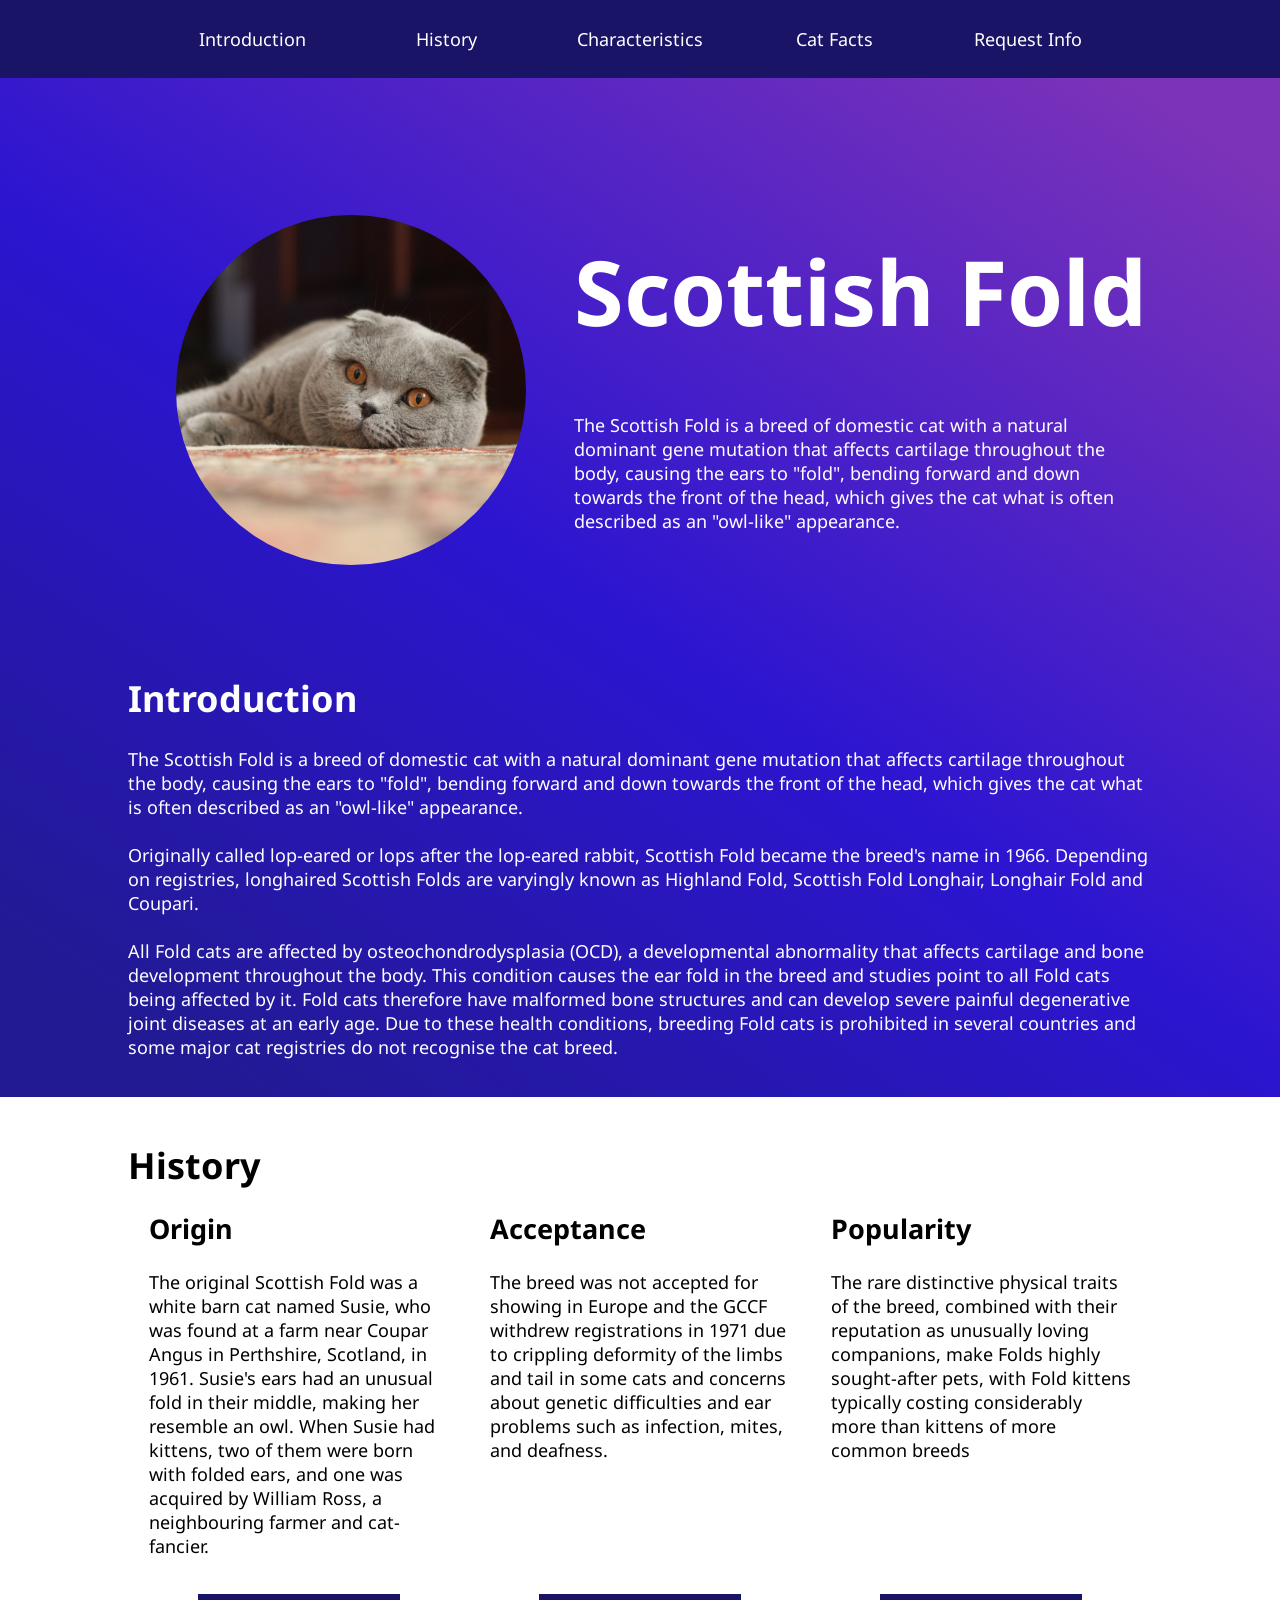
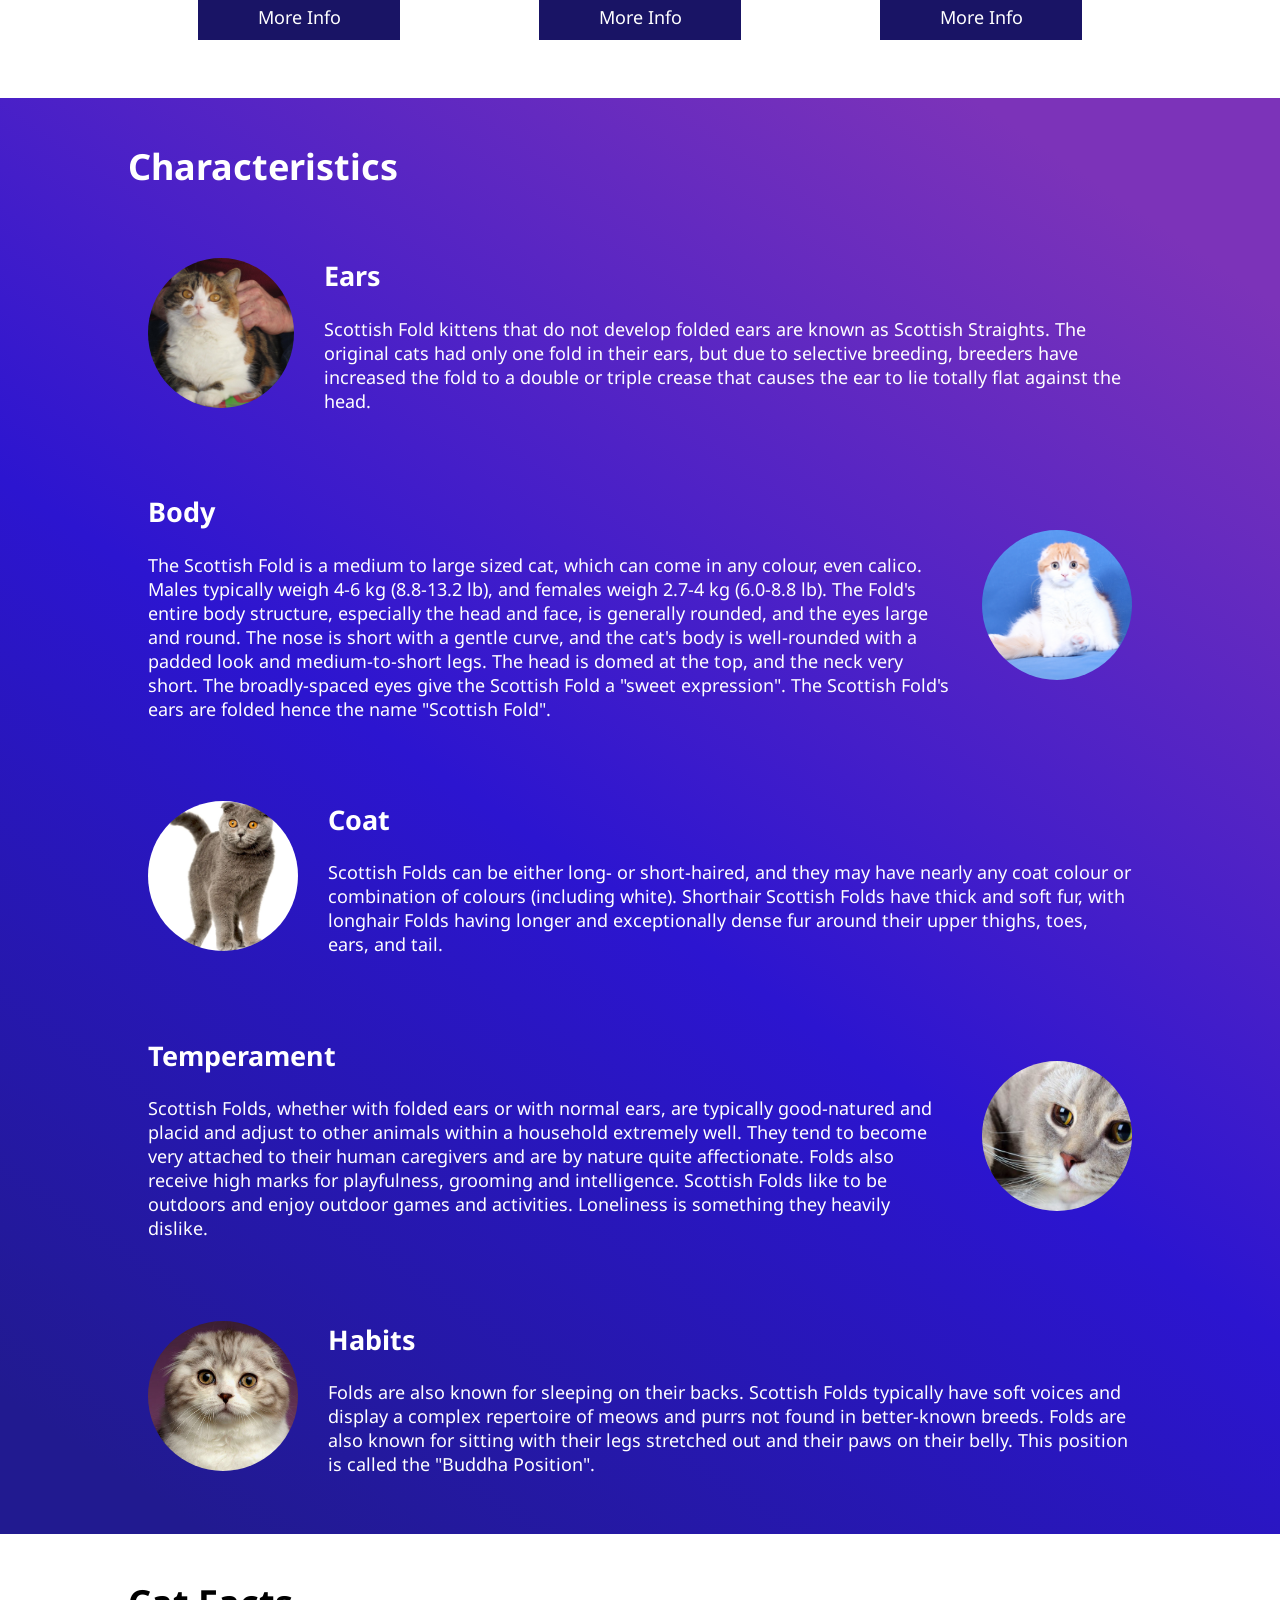
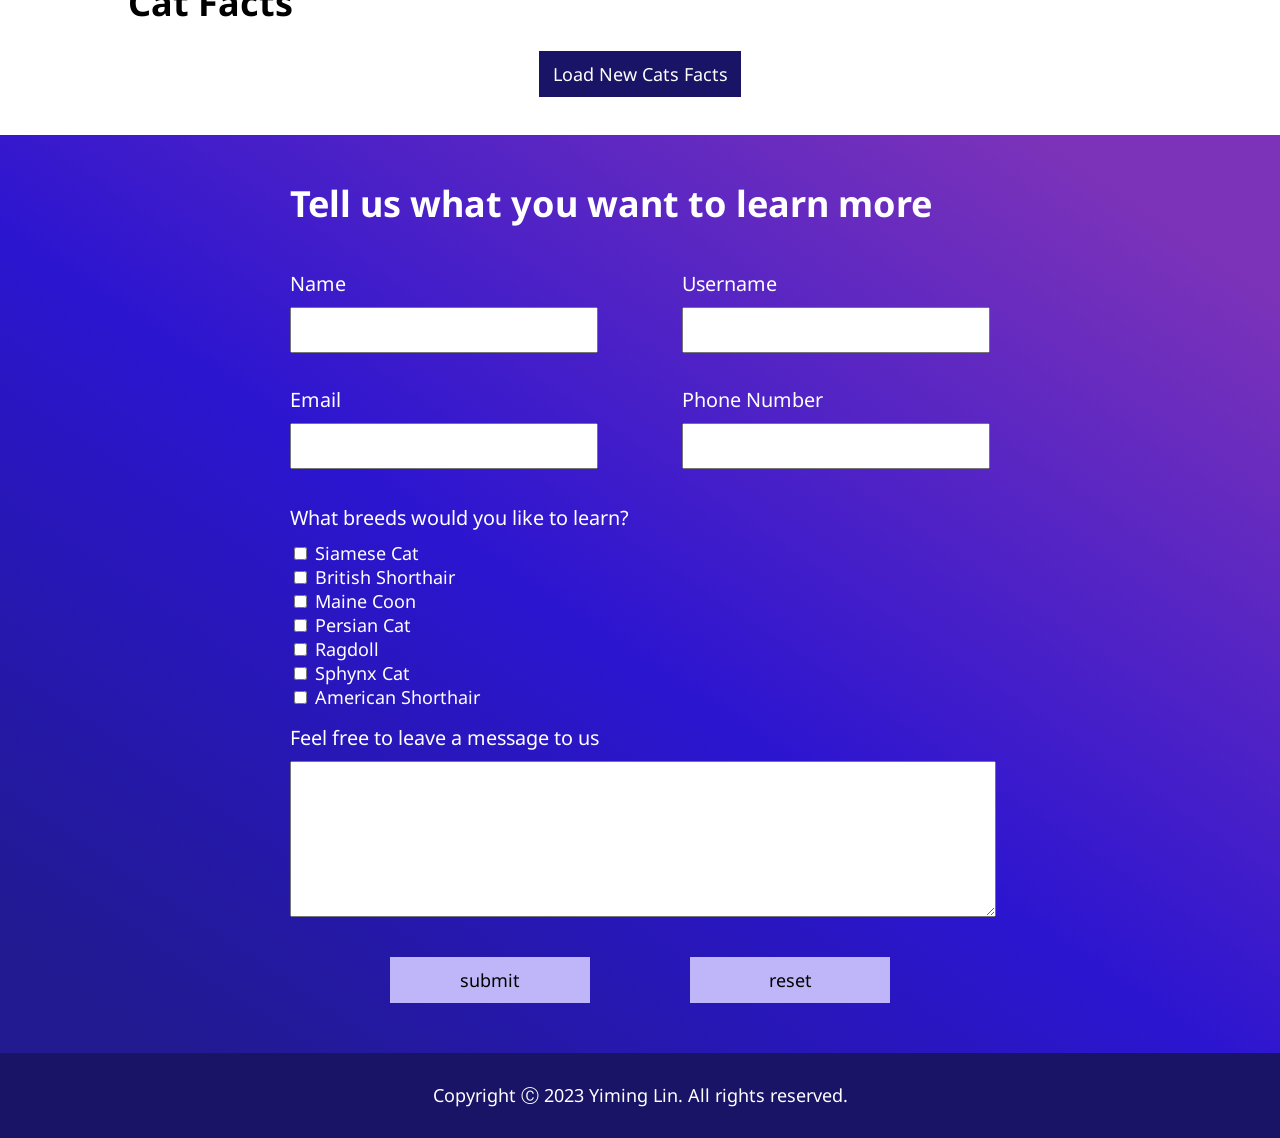
==== 10-debugging/sample-website/index.html @ e62fa46c "Merge branch 'main' of https://github.com/caterinasworld/webdev-lab-notebook" ====
<!doctype html>
<html lang="en">
  <head>
    <meta charset="UTF-8" />
    <meta name="viewport" content="width=device-width, initial-scale=1.0" />
    <link rel="preconnect" href="https://fonts.googleapis.com" />
    <link rel="preconnect" href="https://fonts.gstatic.com" crossorigin />
    <link
      rel="stylesheet"
      href="https://cdnjs.cloudflare.com/ajax/libs/font-awesome/6.4.2/css/all.min.css"
      integrity="sha512-z3gLpd7yknf1YoNbCzqRKc4qyor8gaKU1qmn+CShxbuBusANI9QpRohGBreCFkKxLhei6S9CQXFEbbKuqLg0DA=="
      crossorigin="anonymous"
      referrerpolicy="no-referrer"
    />
    <link
      href="https://fonts.googleapis.com/css2?family=Lora&family=Noto+Sans:ital,wght@0,300;0,500;1,200;1,400&family=Poppins:wght@100;200;300;400&family=Raleway:wght@100;200;300&display=swap"
      rel="stylesheet"
    />
    <link rel="stylesheet" type="text/css" href="styles.css" />
    <title>Scottish Fold</title>
    <script defer src="index.js"></script>
  </head>
  <body>
    <header>
      <nav class="navbar large-screen-navbar">
        <ul class="nav-list">
          <li class="nav-list-item">
            <a href="#Introduction" class="nav-link hover-transition"
              >Introduction</a
            >
          </li>
          <li class="nav-list-item">
            <a href="#History" class="nav-link hover-transition">History</a>
          </li>
          <li class="nav-list-item">
            <a href="#Characteristics" class="nav-link hover-transition"
              >Characteristics</a
            >
          </li>
          <li class="nav-list-item">
            <a href="#CatFacts" class="nav-link hover-transition">Cat Facts</a>
          </li>
          <li class="nav-list-item">
            <a href="#RequestInfo" class="nav-link hover-transition"
              >Request Info</a
            >
          </li>
        </ul>
      </nav>
      <nav class="navbar small-screen-navbar">
        <input
          type="checkbox"
          class="navbar-toggle-trigger"
          id="navbar-toggle-trigger"
        />
        <label
          for="navbar-toggle-trigger"
          id="navbar-toggle-expand-button"
          class="navbar-circular-icon-button"
          aria-label="open navbar list"
        >
          <i class="fa-solid fa-bars"></i>
        </label>
        <div
          id="small-screen-navbar-element-container"
          class="small-screen-navbar-element-container"
        >
          <ul class="nav-list">
            <li class="nav-list-item">
              <a href="#Introduction" class="nav-link hover-transition"
                >Introduction</a
              >
            </li>
            <li class="nav-list-item">
              <a href="#History" class="nav-link hover-transition">History</a>
            </li>
            <li class="nav-list-item">
              <a href="#Characteristics" class="nav-link hover-transition"
                >Characteristics</a
              >
            </li>
            <li class="nav-list-item">
              <a href="#CatFacts" class="nav-link hover-transition"
                >Cat Facts</a
              >
            </li>
            <li class="nav-list-item">
              <a href="#RequestInfo" class="nav-link hover-transition"
                >Request Info</a
              >
            </li>
          </ul>
        </div>
      </nav>
    </header>

    <div class="dark-background-container section-below-navbar">
      <div
        class="space-evenly-distributed-row-container vertically-stacked-mid-screen-container content-container"
      >
        <div class="landing-image"></div>
        <div class="landing-text-container">
          <h1 class="heading-1">Scottish Fold</h1>
          <p>
            The Scottish Fold is a breed of domestic cat with a natural dominant
            gene mutation that affects cartilage throughout the body, causing
            the ears to "fold", bending forward and down towards the front of
            the head, which gives the cat what is often described as an
            "owl-like" appearance.
          </p>
        </div>
      </div>
      <div id="Introduction" class="content-container">
        <h1>Introduction</h1>
        <p>
          The Scottish Fold is a breed of domestic cat with a natural dominant
          gene mutation that affects cartilage throughout the body, causing the
          ears to "fold", bending forward and down towards the front of the
          head, which gives the cat what is often described as an "owl-like"
          appearance.
          <br />
          <br />
          Originally called lop-eared or lops after the lop-eared rabbit,
          Scottish Fold became the breed's name in 1966. Depending on
          registries, longhaired Scottish Folds are varyingly known as Highland
          Fold, Scottish Fold Longhair, Longhair Fold and Coupari.
          <br />
          <br />
          All Fold cats are affected by osteochondrodysplasia (OCD), a
          developmental abnormality that affects cartilage and bone development
          throughout the body. This condition causes the ear fold in the breed
          and studies point to all Fold cats being affected by it. Fold cats
          therefore have malformed bone structures and can develop severe
          painful degenerative joint diseases at an early age. Due to these
          health conditions, breeding Fold cats is prohibited in several
          countries and some major cat registries do not recognise the cat
          breed.
        </p>
      </div>
    </div>

    <div id="History" class="content-container">
      <h1 class="clear-margin-bottom">History</h1>
      <div
        class="space-evenly-distributed-row-container vertically-stacked-mid-screen-container"
      >
        <div class="card">
          <div>
            <h2 class="clear-margin-top">Origin</h2>
            <p>
              The original Scottish Fold was a white barn cat named Susie, who
              was found at a farm near Coupar Angus in Perthshire, Scotland, in
              1961. Susie's ears had an unusual fold in their middle, making her
              resemble an owl. When Susie had kittens, two of them were born
              with folded ears, and one was acquired by William Ross, a
              neighbouring farmer and cat-fancier.
            </p>
          </div>
          <a class="more-info-button">More Info</a>
        </div>
        <div class="popup-section-container">
          <div class="popup-section">
            <div class="space-between-distributed-row-container">
              <h3>Origin</h3>
              <button class="close-popup-button">
                <i class="fa-solid fa-xmark"></i>
              </button>
            </div>
            <p>
              The original Scottish Fold was a white barn cat named Susie, who
              was found at a farm near Coupar Angus in Perthshire, Scotland, in
              1961. Susie's ears had an unusual fold in their middle, making her
              resemble an owl. When Susie had kittens, two of them were born
              with folded ears, and one was acquired by William Ross, a
              neighbouring farmer and cat-fancier. Ross registered the breed
              with the Governing Council of the Cat Fancy (GCCF) in the United
              Kingdom in 1966 and started to breed Scottish Fold kittens with
              the help of geneticist Pat Turner. The breeding programme produced
              76 kittens in the first three years - 42 with folded ears and 34
              with straight ears. The conclusion from this was that the ear
              mutation is due to a simple dominant gene.
              <br />
              Susie's only reproducing offspring was a female Fold named Snooks
              who was also white; a second kitten was neutered shortly after
              birth. Three months after Snooks' birth, Susie was killed by a
              car. All Scottish Fold cats share a common ancestry to Susie.
            </p>
          </div>
        </div>

        <div class="card">
          <div>
            <h2 class="clear-margin-top">Acceptance</h2>
            <p>
              The breed was not accepted for showing in Europe and the GCCF
              withdrew registrations in 1971 due to crippling deformity of the
              limbs and tail in some cats and concerns about genetic
              difficulties and ear problems such as infection, mites, and
              deafness.
            </p>
          </div>
          <a class="more-info-button">More Info</a>
        </div>
        <div class="popup-section-container">
          <div class="popup-section">
            <div class="space-between-distributed-row-container">
              <h3>Acceptance</h3>
              <button class="close-popup-button">
                <i class="fa-solid fa-xmark"></i>
              </button>
            </div>
            <p>
              The breed was not accepted for showing in Europe and the GCCF
              withdrew registrations in 1971 due to crippling deformity of the
              limbs and tail in some cats and concerns about genetic
              difficulties and ear problems such as infection, mites, and
              deafness, but the Folds were exported to America and the breed
              continued to be established using crosses with British Shorthairs
              and American Shorthairs. Since the initial concerns were brought,
              the Fold breed has not had the mite and infection problems, though
              wax buildup in the ears may be greater than in other cats. The
              concerns about deformities may have been caused by
              osteochondrodysplasia, which causes abnormalities in bone and
              cartilage throughout the body.
            </p>
          </div>
        </div>

        <div class="card">
          <div>
            <h2 class="clear-margin-top">Popularity</h2>
            <p>
              The rare distinctive physical traits of the breed, combined with
              their reputation as unusually loving companions, make Folds highly
              sought-after pets, with Fold kittens typically costing
              considerably more than kittens of more common breeds
            </p>
          </div>
          <a class="more-info-button">More Info</a>
        </div>
        <div class="popup-section-container">
          <div class="popup-section">
            <div class="space-between-distributed-row-container">
              <h3>Popularity</h3>
              <button
                class="close-popup-button"
                aria-label="close popup window"
                title="close popup window"
              >
                <i class="fa-solid fa-xmark"></i>
              </button>
            </div>
            <p>
              The rare distinctive physical traits of the breed, combined with
              their reputation as unusually loving companions, make Folds highly
              sought-after pets, with Fold kittens typically costing
              considerably more than kittens of more common breeds. Scottish
              folds are also popular among celebrities, one of them being
              American singer Taylor Swift, who owns two Scottish fold cats
              named Meredith Grey (the titular character of the medical drama
              series Grey's Anatomy), and Olivia Benson (the protagonist of the
              police drama series Law & Order: Special Victims Unit).
            </p>
          </div>
        </div>
      </div>
    </div>

    <div class="dark-background-container">
      <div id="Characteristics" class="content-container">
        <h1>Characteristics</h1>
        <div class="space-between-distributed-row-container content-container">
          <img
            alt="A scottish fold kitten whose ears are hold by a pair of hands"
            class="characteristics-image"
            src="./images/Straight-eared_Scottish_Fold.jpg"
          />
          <div class="characteristics-text-margin-left">
            <h2>Ears</h2>
            <p>
              Scottish Fold kittens that do not develop folded ears are known as
              Scottish Straights. The original cats had only one fold in their
              ears, but due to selective breeding, breeders have increased the
              fold to a double or triple crease that causes the ear to lie
              totally flat against the head.
            </p>
          </div>
        </div>
        <div class="space-between-distributed-row-container content-container">
          <div class="characteristics-text-margin-right">
            <h2>Body</h2>
            <p>
              The Scottish Fold is a medium to large sized cat, which can come
              in any colour, even calico. Males typically weigh 4-6 kg (8.8-13.2
              lb), and females weigh 2.7-4 kg (6.0-8.8 lb). The Fold's entire
              body structure, especially the head and face, is generally
              rounded, and the eyes large and round. The nose is short with a
              gentle curve, and the cat's body is well-rounded with a padded
              look and medium-to-short legs. The head is domed at the top, and
              the neck very short. The broadly-spaced eyes give the Scottish
              Fold a "sweet expression". The Scottish Fold's ears are folded
              hence the name "Scottish Fold".
            </p>
          </div>
          <img
            alt="A scottish fold kitten with white body and yellowish forehead"
            class="characteristics-image"
            src="./images/Rumfold_Red_Bull.png"
          />
        </div>
        <div class="space-between-distributed-row-container content-container">
          <img
            alt="A walking scottish fold kitten with grayish body and orange eyeballs"
            class="characteristics-image"
            src="./images/scottish-fold-2.jpg"
          />
          <div class="characteristics-text-margin-left">
            <h2>Coat</h2>
            <p>
              Scottish Folds can be either long- or short-haired, and they may
              have nearly any coat colour or combination of colours (including
              white). Shorthair Scottish Folds have thick and soft fur, with
              longhair Folds having longer and exceptionally dense fur around
              their upper thighs, toes, ears, and tail.
            </p>
          </div>
        </div>
        <div class="space-between-distributed-row-container content-container">
          <div class="characteristics-text-margin-right">
            <h2>Temperament</h2>
            <p>
              Scottish Folds, whether with folded ears or with normal ears, are
              typically good-natured and placid and adjust to other animals
              within a household extremely well. They tend to become very
              attached to their human caregivers and are by nature quite
              affectionate. Folds also receive high marks for playfulness,
              grooming and intelligence. Scottish Folds like to be outdoors and
              enjoy outdoor games and activities. Loneliness is something they
              heavily dislike.
            </p>
          </div>
          <img
            alt="The headshot of a scottish fold kitten with grayish skin looking to the side"
            class="characteristics-image"
            src="./images/scottish-fold-1.jpeg"
          />
        </div>
        <div class="space-between-distributed-row-container content-container">
          <img
            alt="The headshot of a scottish fold kitten looking straight ahead"
            class="characteristics-image"
            src="./images/scottish-fold-3.jpg"
          />
          <div class="characteristics-text-margin-left">
            <h2>Habits</h2>
            <p>
              Folds are also known for sleeping on their backs. Scottish Folds
              typically have soft voices and display a complex repertoire of
              meows and purrs not found in better-known breeds. Folds are also
              known for sitting with their legs stretched out and their paws on
              their belly. This position is called the "Buddha Position".
            </p>
          </div>
        </div>
      </div>
    </div>

    <div id="CatFacts" class="content-container">
      <h1>Cat Facts</h1>
      <div class="loading-container"></div>
      <div id="cat-facts-list"></div>
      <a class="reload-cat-facts">Load New Cats Facts</a>
    </div>

    <div class="dark-background-container">
      <form id="RequestInfo" class="content-container form">
        <h1>Tell us what you want to learn more</h1>
        <div
          class="space-between-distributed-row-container vertically-stacked-sm-screen-container"
        >
          <p class="label-input-group form-element-container">
            <span class="form-label">Name</span>
            <input
              aria-label="name"
              class="form-input-box"
              type="text"
              id="name"
              name="name"
            />
          </p>
          <p class="label-input-group form-element-container">
            <span class="form-label">Username</span>
            <input
              aria-label="username"
              class="form-input-box"
              type="text"
              id="username"
              name="username"
            />
          </p>
        </div>
        <div
          class="space-between-distributed-row-container vertically-stacked-sm-screen-container"
        >
          <p class="label-input-group form-element-container">
            <span class="form-label">Email</span>
            <input
              aria-label="email"
              class="form-input-box"
              type="email"
              id="email"
              name="email"
            />
          </p>
          <p class="label-input-group form-element-container">
            <span class="form-label">Phone Number</span>
            <input
              aria-label="phone"
              class="form-input-box"
              type="tel"
              id="phone-number"
              name="phone-number"
            />
          </p>
        </div>
        <div class="form-fieldset form-element-container">
          <p class="form-label">What breeds would you like to learn?</p>
          <div>
            <input type="checkbox" id="siamese" name="breed1" value="siamese" />
            <label for="siamese">Siamese Cat</label>
          </div>
          <div>
            <input
              type="checkbox"
              id="british-shorthair"
              name="breed2"
              value="british-shorthair"
            />
            <label for="british-shorthair">British Shorthair</label>
          </div>
          <div>
            <input
              type="checkbox"
              id="maine-coon"
              name="breed3"
              value="maine-coon"
            />
            <label for="maine-coon">Maine Coon</label>
          </div>
          <div>
            <input
              type="checkbox"
              id="persian-cat"
              name="breed4"
              value="persian-cat"
            />
            <label for="persian-cat">Persian Cat</label>
          </div>
          <div>
            <input type="checkbox" id="ragdoll" name="breed5" value="ragdoll" />
            <label for="ragdoll">Ragdoll</label>
          </div>
          <div>
            <input
              type="checkbox"
              id="sphynx-cat"
              name="breed6"
              value="sphynx-cat"
            />
            <label for="sphynx-cat">Sphynx Cat</label>
          </div>
          <div>
            <input
              type="checkbox"
              id="american-shorthair"
              name="breed"
              value="american-shorthair"
            />
            <label for="american-shorthair">American Shorthair</label>
          </div>
        </div>
        <label class="form-label" for="message"
          >Feel free to leave a message to us</label
        >
        <textarea
          class="form-textarea form-element-container"
          name="message"
          id="message"
          cols="30"
          rows="10"
        ></textarea>
      </form>
      <div
        class="form space-evenly-distributed-row-container form-buttons-container"
      >
        <input class="form-button" type="submit" value="submit" />
        <input class="form-button" type="reset" value="reset" />
      </div>
    </div>

    <footer class="footer">
      Copyright Ⓒ 2023 Yiming Lin. All rights reserved.
    </footer>
  </body>
</html>
---- 10-debugging/sample-website/styles.css ----
:root {
  --darker-blue: rgb(25, 20, 101, 1);
  --darker-blue-transpaent: rgb(25, 20, 101, 0.7);
  --dark-blue: rgba(33, 26, 144, 1);
  --blue: rgba(44, 21, 208, 1);
  --light-blue: rgb(190, 182, 249);
  --purple: rgba(124, 51, 185, 1);
  --white: rgb(255, 255, 255);
  --transparent: rgba(0, 0, 0, 0);
  --light-gray: rgb(226, 226, 226);
  --darker-blue-even-transpaent: rgb(25, 20, 101, 0.2);
}

html {
  box-sizing: border-box;
  font-size: 18px;
  font-family: 'Noto Sans', sans-serif;
  scroll-padding-top: 60px;
}

body {
  margin: 0;
  padding: 0;
}

.dark-background-container {
  background: var(--dark-blue);
  background: linear-gradient(
    34deg,
    var(--dark-blue) 6%,
    var(--blue) 46%,
    var(--purple) 91%
  );
  color: var(--white);
}

.content-container {
  padding: 20px;
  max-width: 1024px;
  margin: auto;
}

.space-evenly-distributed-row-container {
  display: flex;
  justify-content: space-evenly;
}

.space-between-distributed-row-container {
  display: flex;
  justify-content: space-between;
}

.display-none {
  display: none;
}

.more-info-button,
.reload-cat-facts {
  text-align: center;
  background-color: var(--darker-blue);
  color: var(--white);
  border: 1px solid var(--darker-blue);
  width: 180px;
  margin: 1rem auto;
  font-family: inherit;
  font-size: 1rem;
  display: block;
  padding: 10px;
}

.more-info-button:hover,
.reload-cat-facts:hover {
  background-color: var(--white);
  color: var(--darker-blue);
  cursor: pointer;
  transition: 0.25s;
}

.navbar-circular-icon-button {
  font-size: 1.5rem;
  color: var(--white);
  display: flex;
  justify-content: center;
  align-items: center;
  border-radius: 50%;
  width: 60px;
  height: 60px;
  background-color: transparent;
  border: none;
}

.navbar-circular-icon-button:hover {
  background-color: var(--light-gray);
  color: var(--darker-blue);
  cursor: pointer;
  transition: 0.25s;
}

.navbar-toggle-close-button {
  font-size: 1.5rem;
  color: var(--white);
  display: flex;
  justify-content: center;
  align-items: center;
  border-radius: 50%;
  width: 60px;
  height: 60px;
  background-color: transparent;
  border: none;
  margin: auto;
}

.navbar-toggle-close-button:hover {
  background-color: var(--light-gray);
  color: var(--darker-blue);
  cursor: pointer;
  transition: 0.25s;
}

.close-popup-button {
  font-size: 2rem;
  background-color: var(--white);
  display: flex;
  justify-content: center;
  align-items: center;
  border-radius: 50%;
  width: 60px;
  height: 60px;
  background-color: transparent;
  border: none;
}

.close-popup-button:hover {
  color: var(--darker-blue);
  background-color: var(--darker-blue-even-transpaent);
  cursor: pointer;
}

.form-button {
  width: 200px;
  background-color: var(--light-blue);
  color: black;
  border: 1px solid var(--light-blue);
  font-family: inherit;
  font-size: 1rem;
  display: block;
  padding: 10px;
  margin-bottom: 20px;
}

.form-button:hover {
  background-color: var(--darker-blue);
  color: var(--white);
  border: 1px solid var(--darker-blue);
  cursor: pointer;
  transition: 0.25s;
}

.navbar {
  position: fixed;
  width: 100%;
  padding: 15px;
  background-color: var(--darker-blue);
  box-sizing: border-box;
}

.navbar-toggle-trigger {
  display: none;
}

.navbar-toggle-trigger:checked ~ .small-screen-navbar-element-container {
  display: block;
}

.nav-list {
  padding: 0;
  margin: 0;
  list-style-type: none;
  display: flex;
  justify-content: center;
}

.nav-list-item {
  display: block;
  padding: 10px;
  width: 170px;
  text-align: center;
  border: 2px solid var(--transparent);
}

.nav-list-item:hover {
  border: 2px solid var(--white);
  border-radius: 20px;
  cursor: pointer;
}

.nav-link {
  text-decoration: none;
  color: var(--white);
}

.small-screen-navbar {
  display: none;
}

.small-screen-navbar-element-container {
  display: none;
}

.landing-image {
  width: 350px;
  height: 350px;
  margin: 45px;
  border-radius: 50%;
  display: block;
  align-self: start;
  background-image: url('./images/1920px-Adult_Scottish_Fold.jpg');
  background-position: center;
  background-size: cover;
}

.landing-text-container {
  max-width: 575px;
}

.heading-1 {
  font-size: 5rem;
}

.section-below-navbar {
  padding-top: 150px;
  min-height: calc(100vh - 150px);
}

.card {
  width: 300px;
  border-radius: 3px;
  padding: 10px;
  margin: 10px;
  display: flex;
  flex-direction: column;
  justify-content: space-between;
}

.clear-margin-top {
  margin-top: 0;
}

.clear-margin-bottom {
  margin-bottom: 0;
}

.popup-section-container {
  display: none;
  position: fixed;
  width: 100%;
  height: 100%;
  top: 0;
  left: 0;
  background-color: var(--darker-blue-transpaent);
}

.popup-section {
  background-color: var(--white);
  max-width: 846px;
  max-height: 70vh;
  overflow-y: scroll;
  margin: 150px auto;
  padding: 30px;
}

.characteristics-image {
  width: 150px;
  height: 150px;
  border-radius: 50%;
  align-self: center;
  object-fit: cover;
}

.characteristics-text-margin-left {
  margin-left: 30px;
}

.characteristics-text-margin-right {
  margin-right: 30px;
}

.cat-fact-list-item {
  display: flex;
  align-items: center;
}

.bullet-point {
  display: block;
  background-color: black;
  height: 6px;
  width: 6px;
  border-radius: 50%;
  margin-right: 10px;
  margin-left: 2em;
}

.form {
  width: 700px;
  margin: auto;
}

.form-label {
  display: block;
  margin-bottom: 10px;
  font-size: 1.1rem;
}

.form-input-box {
  width: 300px;
  height: 40px;
  font-size: inherit;
  font-family: inherit;
}

.form-fieldset {
  padding: 0;
  margin: 0;
  border: none;
}

.form-element-container {
  margin-bottom: 15px;
}

.form-buttons-container {
  padding-bottom: 30px;
}

.form-textarea {
  width: 100%;
}

.footer {
  background-color: var(--darker-blue);
  color: var(--white);
  padding: 30px;
  text-align: center;
}

@media screen and (max-width: 1023px) {
  .vertically-stacked-mid-screen-container {
    flex-direction: column;
  }

  html {
    scroll-padding-top: 320px;
  }

  .nav-list {
    flex-direction: column;
    align-items: center;
  }

  .small-screen-navbar {
    display: block;
  }

  .large-screen-navbar {
    display: none;
  }

  .landing-image {
    margin: auto;
  }

  .landing-text-container {
    max-width: unset;
  }

  .heading-1 {
    text-align: center;
  }

  .card {
    width: unset;
    border-radius: 3px;
    padding: 10px;
  }

  .popup-section {
    background-color: var(--white);
    margin: 150px 30px;
  }
}

@media screen and (max-width: 767px) {
  .vertically-stacked-sm-screen-container {
    flex-direction: column;
  }

  .landing-image {
    width: 250px;
    height: 250px;
  }

  .heading-1 {
    font-size: 4rem;
  }

  .characteristics-image {
    display: none;
  }

  .characteristics-text-margin-left {
    margin-left: 0px;
  }

  .characteristics-text-margin-right {
    margin-right: 0px;
  }

  .form {
    width: unset;
  }

  .label-input-group {
    display: flex;
    justify-content: space-between;
  }
}

@media screen and (max-width: 600px) {
  .label-input-group {
    flex-direction: column;
  }

  .form-input-box {
    width: 100%;
  }

  .form-button {
    width: 180px;
  }
}
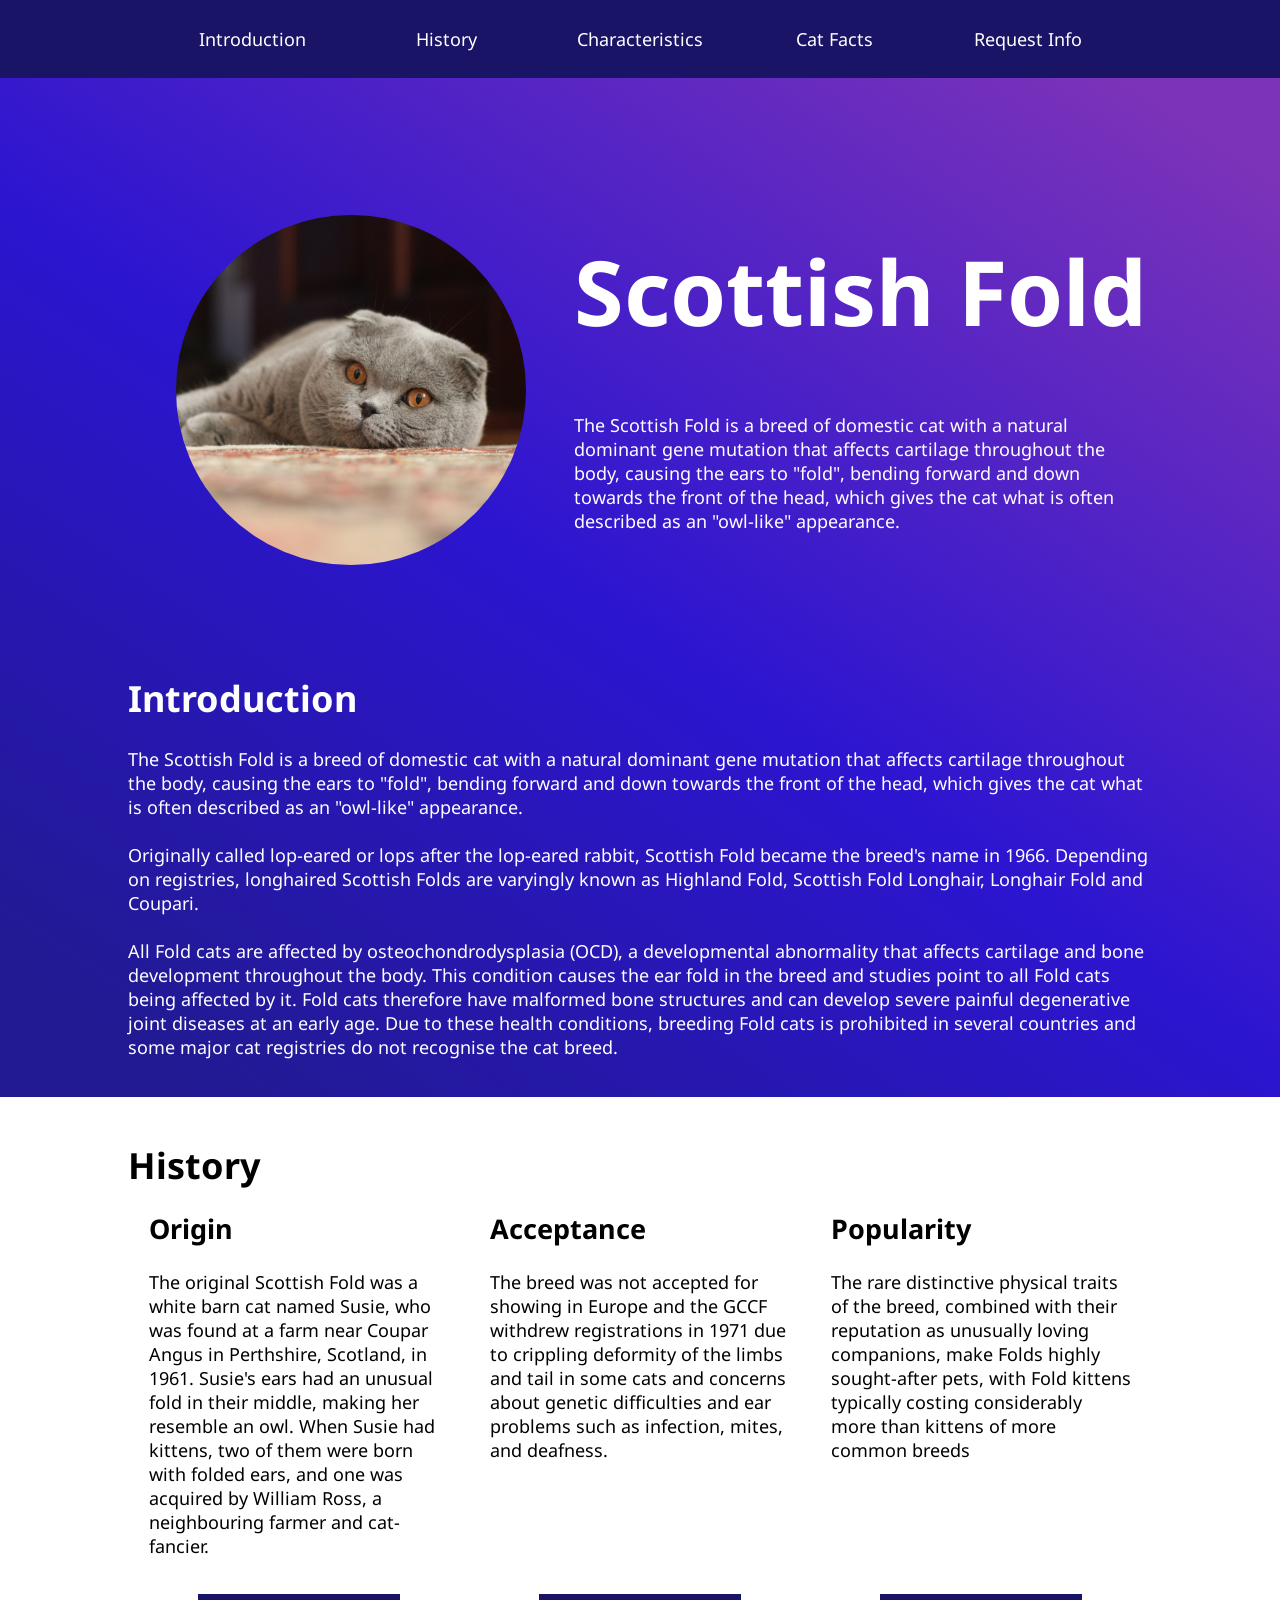
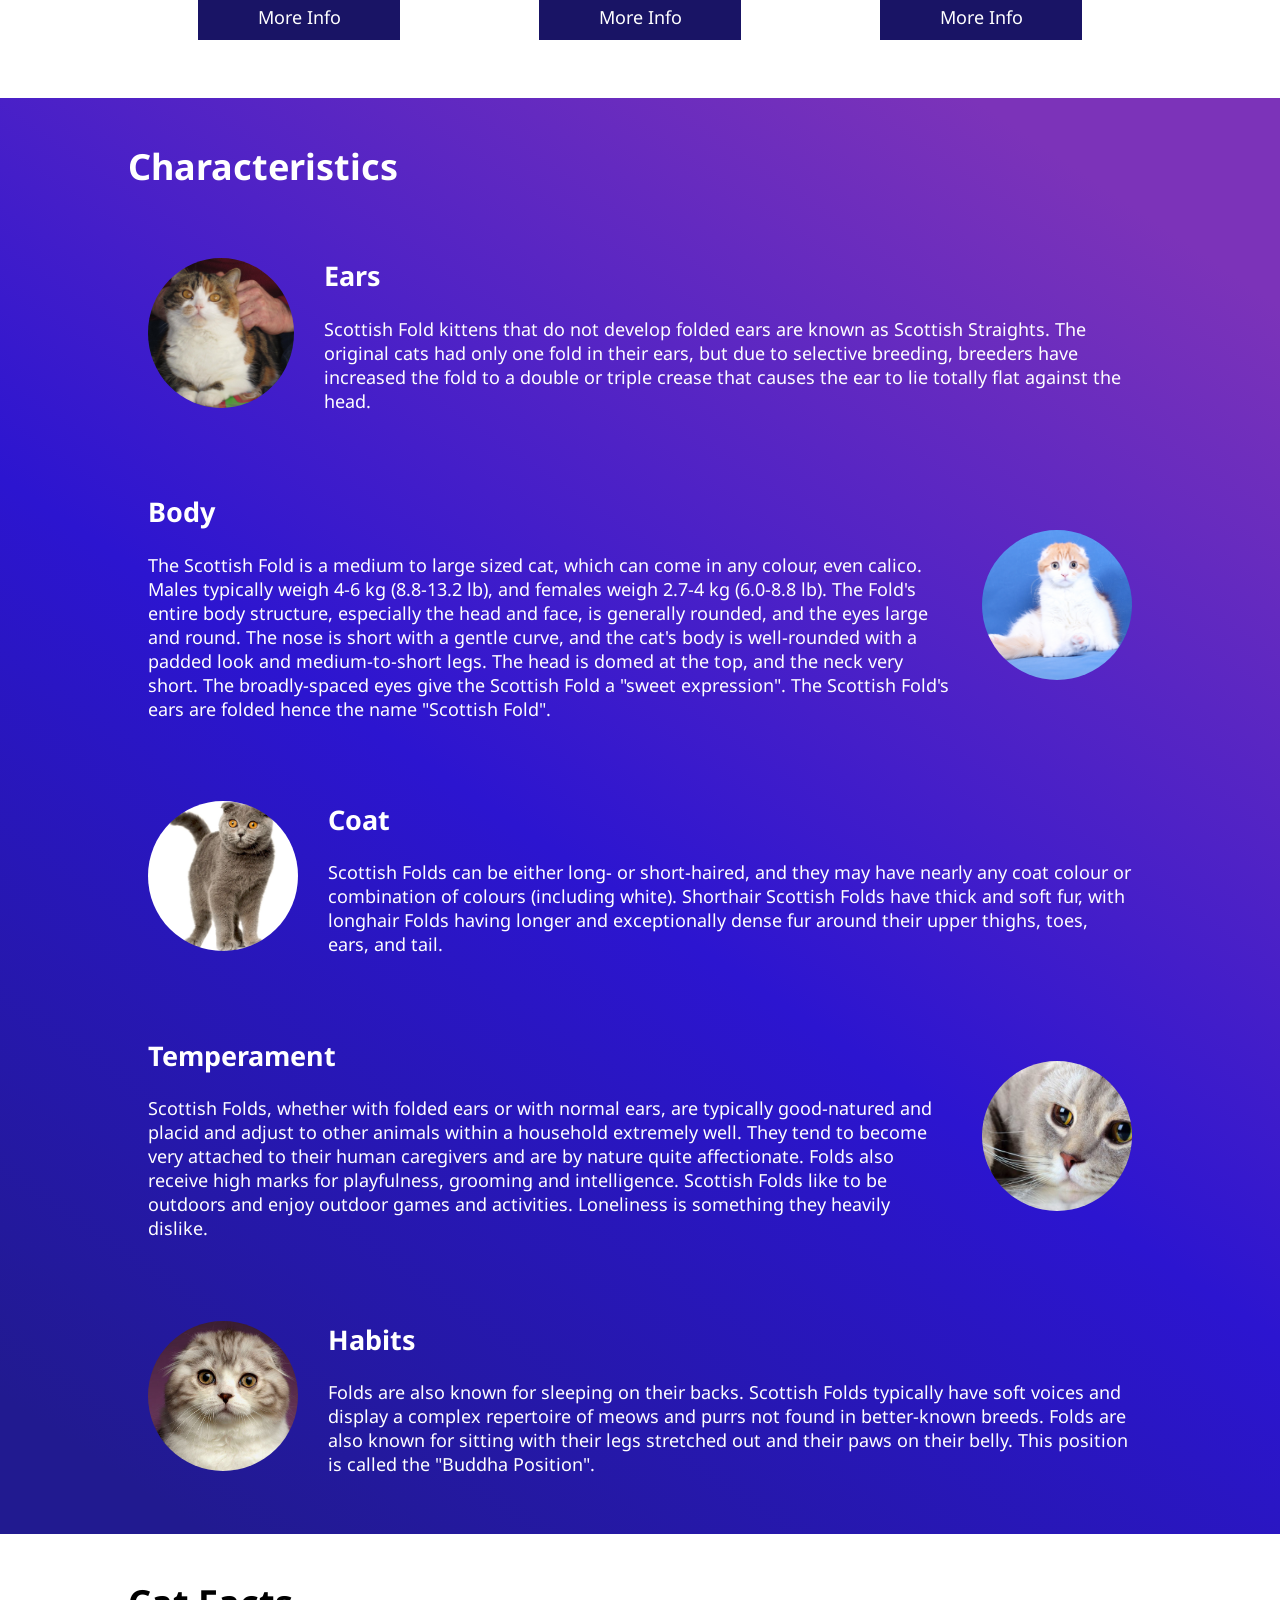
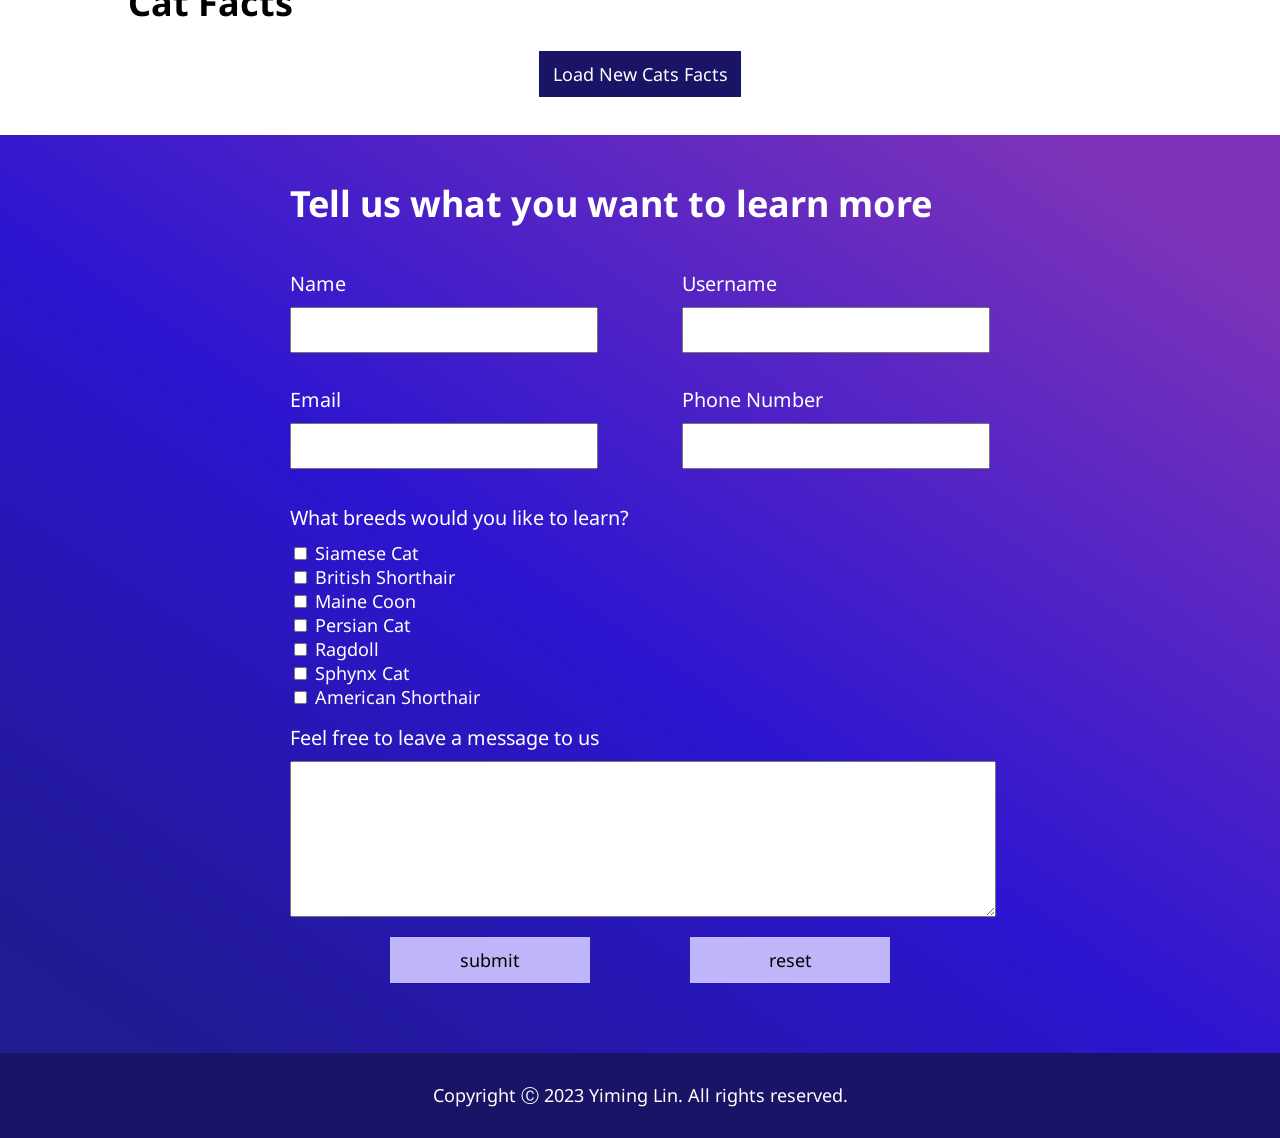
==== commit 9c8b1e5b: "completed week 10 exercises" ====
--- a/10-debugging/sample-website/index.html
+++ b/10-debugging/sample-website/index.html
@@ -162,7 +162,7 @@
           <div class="popup-section">
             <div class="space-between-distributed-row-container">
               <h3>Origin</h3>
-              <button class="close-popup-button">
+              <button class="close-popup-button" aria-label="close popup window" title="close popup window">
                 <i class="fa-solid fa-xmark"></i>
               </button>
             </div>
@@ -205,7 +205,7 @@
           <div class="popup-section">
             <div class="space-between-distributed-row-container">
               <h3>Acceptance</h3>
-              <button class="close-popup-button">
+              <button class="close-popup-button" aria-label="close popup window" title="close popup window">
                 <i class="fa-solid fa-xmark"></i>
               </button>
             </div>
@@ -367,7 +367,7 @@
 
     <div id="CatFacts" class="content-container">
       <h1>Cat Facts</h1>
-      <div class="loading-container"></div>
+      <div class="loading-container" id="cat-facts-loading-container"></div>
       <div id="cat-facts-list"></div>
       <a class="reload-cat-facts">Load New Cats Facts</a>
     </div>
@@ -488,14 +488,15 @@
           id="message"
           cols="30"
           rows="10"
-        ></textarea>
-      </form>
-      <div
+        ></textarea>      
+        <div
         class="form space-evenly-distributed-row-container form-buttons-container"
       >
-        <input class="form-button" type="submit" value="submit" />
-        <input class="form-button" type="reset" value="reset" />
+        <input class="form-button" type="submit" value="submit" aria-label="submit form"/>
+        <input class="form-button" type="reset" value="reset" aria-label="reset form"/>
       </div>
+      </form>
+
     </div>
 
     <footer class="footer">
